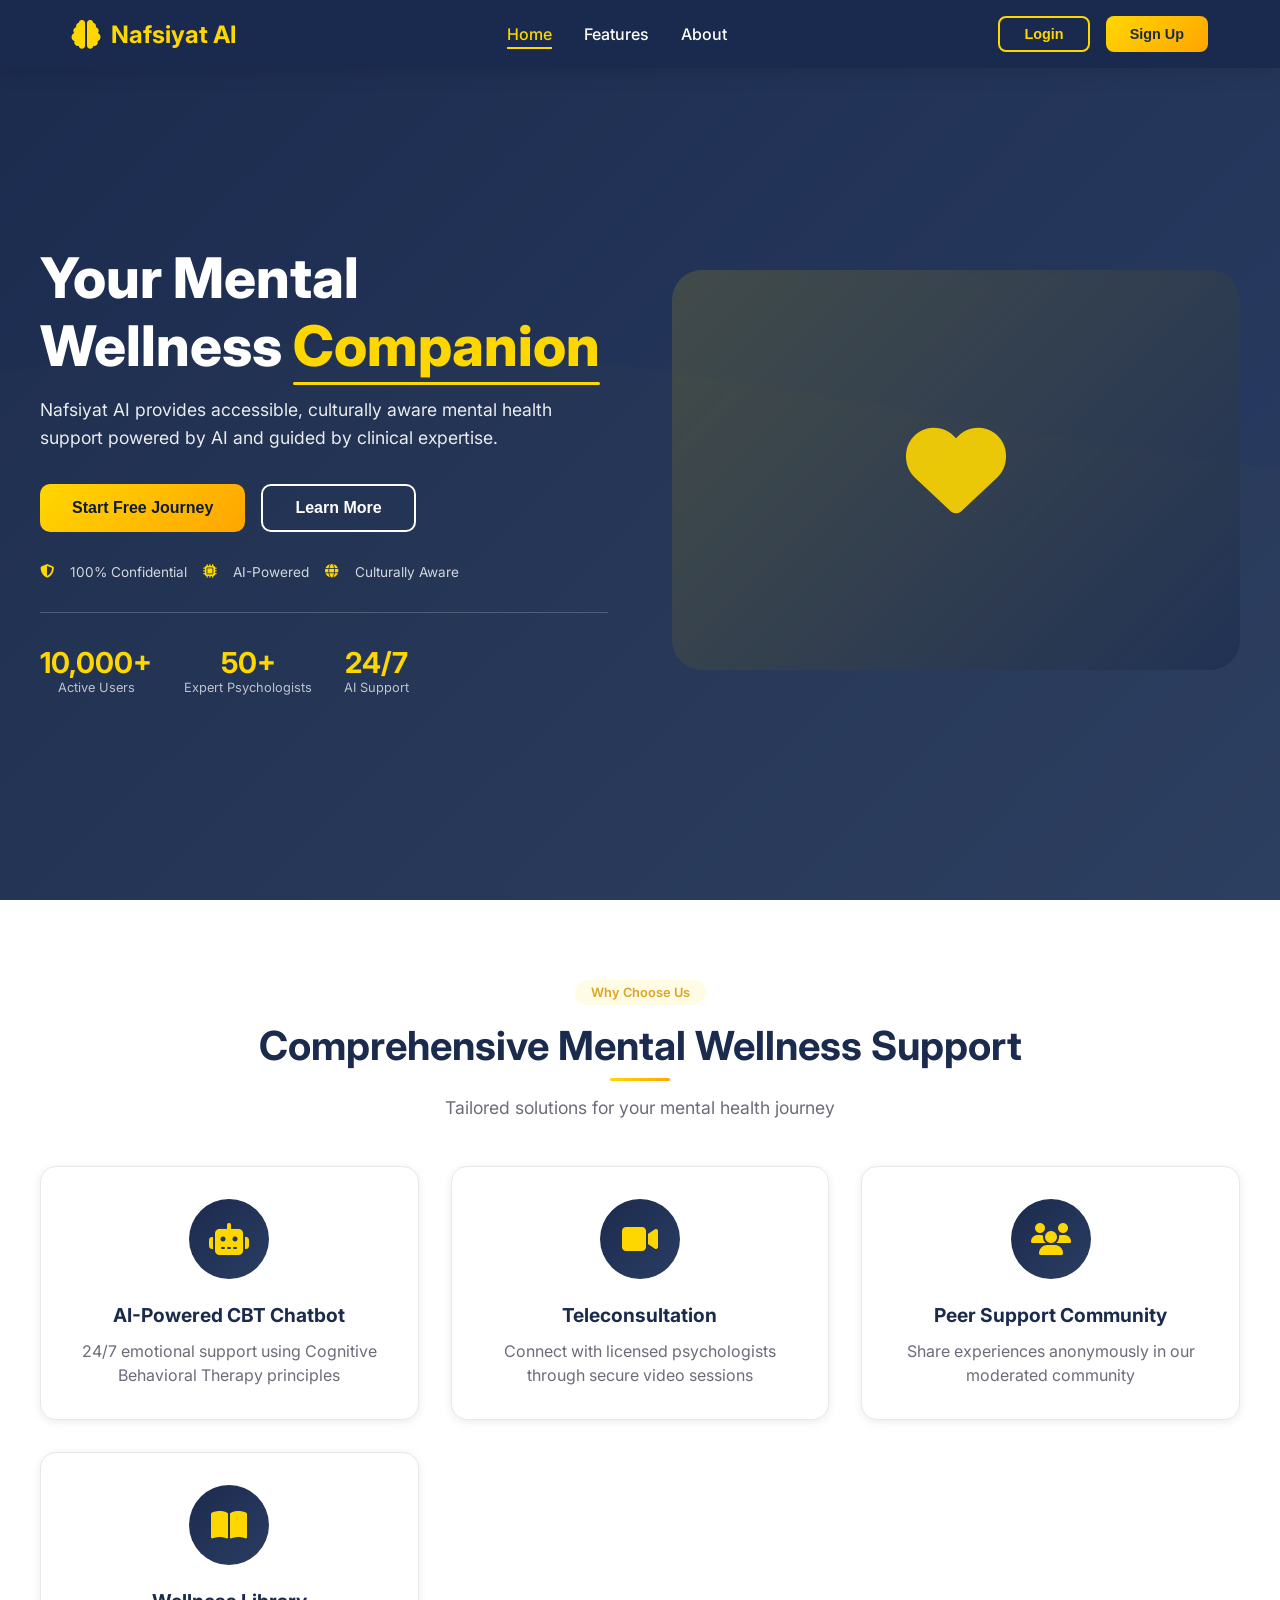
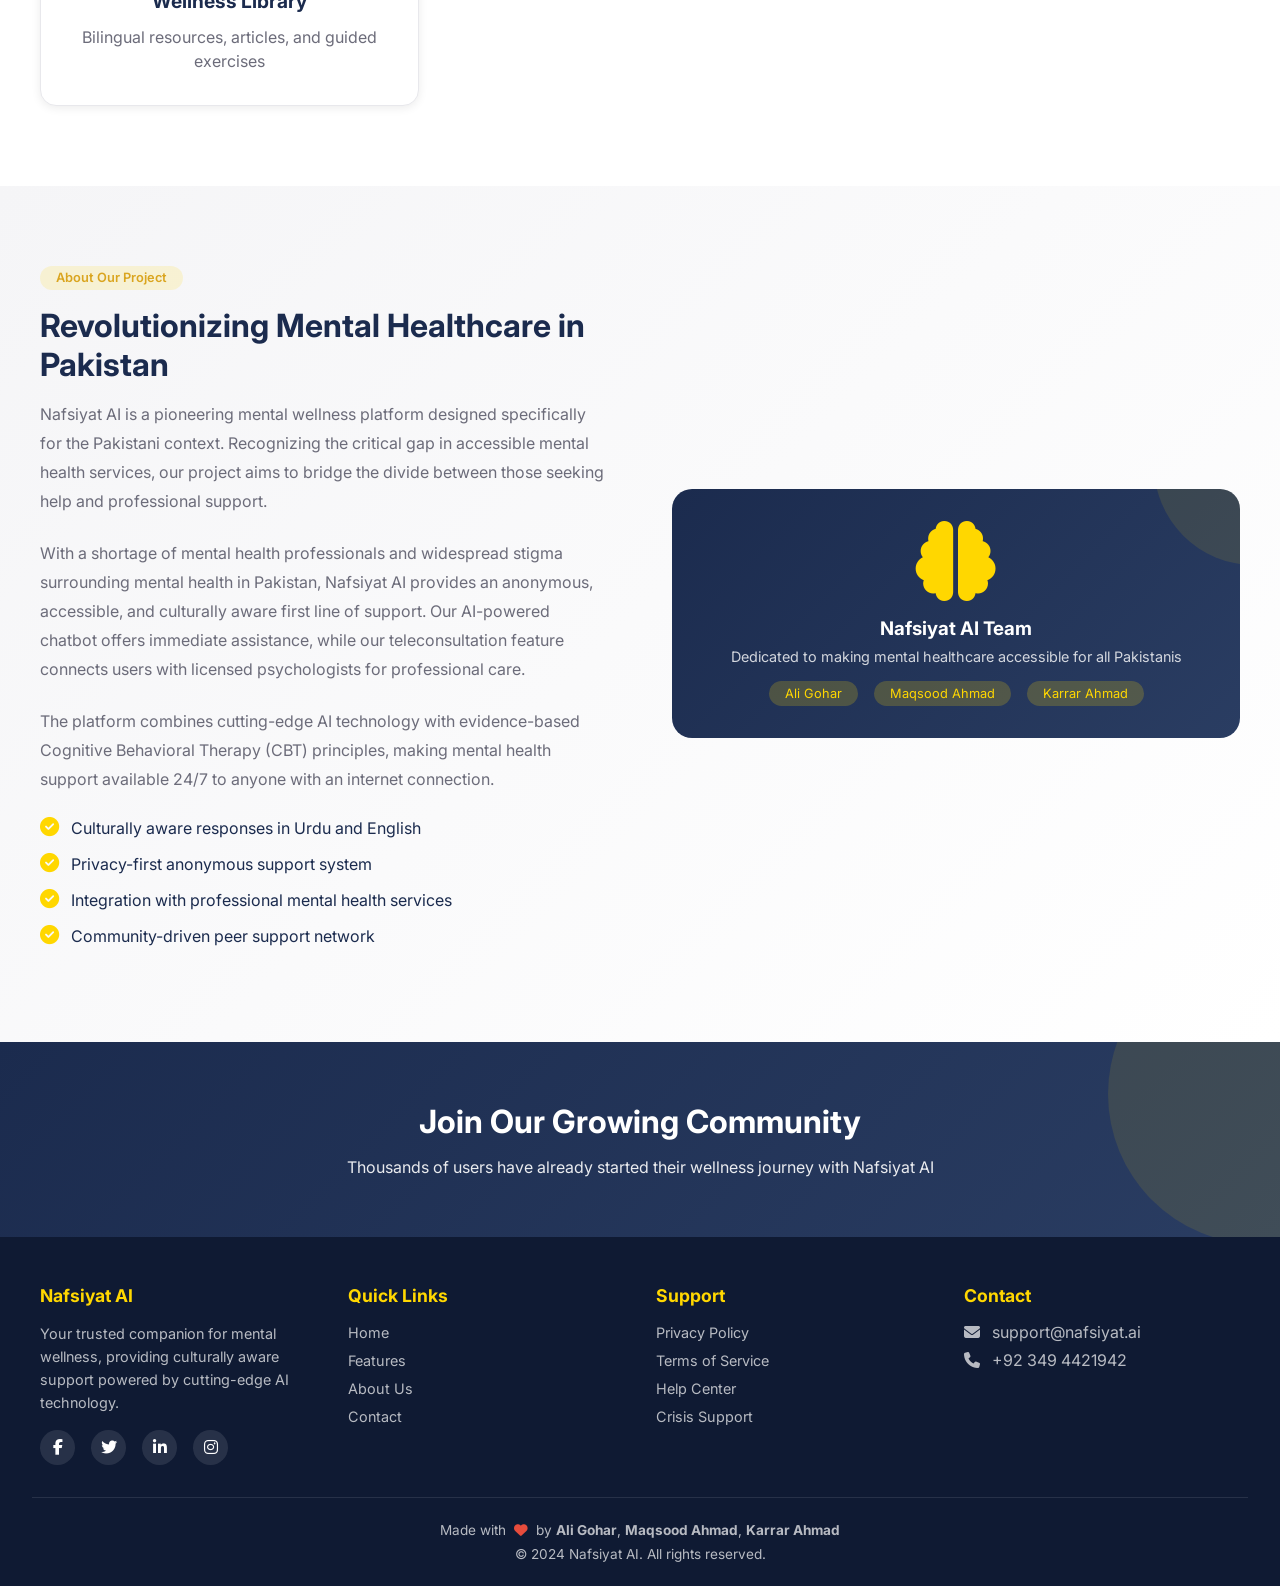
==== frontend/chatbot.html @ 88606dde "Initial commit: Nafsiyat AI - Mental Wellness Platform Features: - AI-powered CBT chatbot with Groq " ====
<!DOCTYPE html>
<html lang="en">
<head>
    <meta charset="UTF-8">
    <meta name="viewport" content="width=device-width, initial-scale=1.0">
    <title>AI Chatbot - Nafsiyat AI</title>
    <link rel="stylesheet" href="css/style.css">
    <link href="https://fonts.googleapis.com/css2?family=Inter:wght@300;400;500;600;700;800&display=swap" rel="stylesheet">
    <link rel="stylesheet" href="https://cdnjs.cloudflare.com/ajax/libs/font-awesome/6.4.0/css/all.min.css">
    <style>
        /* Chat Interface Enhanced Styles */
        .chat-wrapper {
            display: flex;
            flex-direction: column;
            height: calc(100vh - 2rem);
            background: white;
            border-radius: var(--border-radius);
            overflow: hidden;
            box-shadow: var(--shadow-lg);
        }
        
        .chat-header {
            background: linear-gradient(135deg, #1B2B4E 0%, #2A3D62 100%);
            padding: 1rem 1.5rem;
            display: flex;
            justify-content: space-between;
            align-items: center;
            border-bottom: 1px solid rgba(255,255,255,0.1);
        }
        
        .chat-header-info {
            display: flex;
            align-items: center;
            gap: 1rem;
        }
        
        .chat-header-info i {
            font-size: 2rem;
            color: #FFD700;
        }
        
        .chat-header-info h2 {
            color: white;
            font-size: 1.2rem;
            margin-bottom: 0.25rem;
        }
        
        .chat-header-info p {
            color: rgba(255,255,255,0.8);
            font-size: 0.8rem;
        }
        
        .chat-actions {
            display: flex;
            gap: 0.5rem;
        }
        
        .history-btn {
            background: rgba(255,255,255,0.15);
            color: #FFD700;
            border: none;
            padding: 0.5rem 1rem;
            border-radius: 25px;
            font-weight: 600;
            cursor: pointer;
            transition: all 0.3s;
            display: inline-flex;
            align-items: center;
            gap: 0.5rem;
            font-size: 0.85rem;
        }
        
        .history-btn:hover {
            background: rgba(255,255,255,0.25);
            transform: translateY(-2px);
        }
        
        .new-chat-btn {
            background: rgba(255,255,255,0.15);
            color: #FFD700;
            border: none;
            padding: 0.5rem 1rem;
            border-radius: 25px;
            font-weight: 600;
            cursor: pointer;
            transition: all 0.3s;
            display: inline-flex;
            align-items: center;
            gap: 0.5rem;
            font-size: 0.85rem;
        }
        
        .new-chat-btn:hover {
            background: rgba(255,255,255,0.25);
            transform: translateY(-2px);
        }
        
        /* Chat History Sidebar */
        .chat-history-sidebar {
            position: fixed;
            left: -320px;
            top: 0;
            width: 320px;
            height: 100vh;
            background: white;
            box-shadow: var(--shadow-lg);
            z-index: 1002;
            transition: left 0.3s ease;
            display: flex;
            flex-direction: column;
            overflow: hidden;
        }
        
        .chat-history-sidebar.open {
            left: 280px;
        }
        
        .history-header {
            background: linear-gradient(135deg, #1B2B4E 0%, #2A3D62 100%);
            padding: 1rem;
            color: white;
            display: flex;
            justify-content: space-between;
            align-items: center;
        }
        
        .history-header h3 {
            font-size: 1rem;
            margin: 0;
        }
        
        .close-history {
            background: none;
            border: none;
            color: #FFD700;
            font-size: 1.2rem;
            cursor: pointer;
        }
        
        .history-list {
            flex: 1;
            overflow-y: auto;
            padding: 1rem;
        }
        
        .history-item {
            background: #f5f5f7;
            padding: 0.75rem;
            border-radius: 10px;
            margin-bottom: 0.75rem;
            cursor: pointer;
            transition: all 0.3s;
            border: 1px solid #e8e8ec;
        }
        
        .history-item:hover {
            background: #e8eaf6;
            transform: translateX(5px);
            border-color: #FFD700;
        }
        
        .history-item.active {
            background: linear-gradient(135deg, #1B2B4E 0%, #2A3D62 100%);
            color: white;
            border-color: #FFD700;
        }
        
        .history-item.active .history-preview {
            color: rgba(255,255,255,0.8);
        }
        
        .history-title {
            font-weight: 600;
            font-size: 0.85rem;
            margin-bottom: 0.25rem;
            white-space: nowrap;
            overflow: hidden;
            text-overflow: ellipsis;
        }
        
        .history-preview {
            font-size: 0.7rem;
            color: #6c6c7a;
            white-space: nowrap;
            overflow: hidden;
            text-overflow: ellipsis;
        }
        
        .history-date {
            font-size: 0.65rem;
            color: #DAA520;
            margin-top: 0.25rem;
        }
        
        .delete-history-btn {
            background: none;
            border: none;
            color: #e74c3c;
            cursor: pointer;
            font-size: 0.8rem;
            padding: 0.25rem 0.5rem;
            border-radius: 5px;
            transition: all 0.3s;
        }
        
        .delete-history-btn:hover {
            background: #ffebee;
        }
        
        .history-item-header {
            display: flex;
            justify-content: space-between;
            align-items: center;
        }
        
        .chat-messages {
            flex: 1;
            overflow-y: auto;
            padding: 1.5rem;
            background: #f5f5f7;
            display: flex;
            flex-direction: column;
            gap: 1rem;
        }
        
        /* Custom Scrollbar for Chat */
        .chat-messages::-webkit-scrollbar,
        .history-list::-webkit-scrollbar {
            width: 6px;
        }
        
        .chat-messages::-webkit-scrollbar-track,
        .history-list::-webkit-scrollbar-track {
            background: #e8e8ec;
            border-radius: 10px;
        }
        
        .chat-messages::-webkit-scrollbar-thumb,
        .history-list::-webkit-scrollbar-thumb {
            background: #DAA520;
            border-radius: 10px;
        }
        
        .message {
            display: flex;
            gap: 0.75rem;
            max-width: 75%;
            animation: slideIn 0.3s ease;
        }
        
        @keyframes slideIn {
            from {
                opacity: 0;
                transform: translateY(10px);
            }
            to {
                opacity: 1;
                transform: translateY(0);
            }
        }
        
        .message.user {
            align-self: flex-end;
            flex-direction: row-reverse;
        }
        
        .message-avatar {
            width: 35px;
            height: 35px;
            background: linear-gradient(135deg, #1B2B4E 0%, #2A3D62 100%);
            border-radius: 50%;
            display: flex;
            align-items: center;
            justify-content: center;
            color: #FFD700;
            flex-shrink: 0;
        }
        
        .message.user .message-avatar {
            background: linear-gradient(135deg, #FFD700 0%, #FFA500 100%);
            color: #1B2B4E;
        }
        
        .message-content {
            background: white;
            padding: 0.75rem 1rem;
            border-radius: 15px;
            box-shadow: var(--shadow);
            border: 1px solid #e8e8ec;
            position: relative;
        }
        
        .message.user .message-content {
            background: linear-gradient(135deg, #1B2B4E 0%, #2A3D62 100%);
            color: white;
            border: none;
        }
        
        .message-content p {
            margin: 0;
            line-height: 1.5;
            font-size: 0.9rem;
        }
        
        .message-content strong {
            color: #FFD700;
        }
        
        .message.user .message-content strong {
            color: #FFD700;
        }
        
        .message-time {
            font-size: 0.65rem;
            color: #6c6c7a;
            margin-top: 0.25rem;
            display: block;
            text-align: right;
        }
        
        .message.user .message-time {
            color: rgba(255,255,255,0.6);
        }
        
        /* Typing Indicator */
        .typing-dots {
            display: flex;
            gap: 4px;
            padding: 8px 0;
        }
        
        .typing-dots span {
            width: 8px;
            height: 8px;
            background: #DAA520;
            border-radius: 50%;
            animation: typingBounce 1.4s infinite ease-in-out;
        }
        
        .typing-dots span:nth-child(1) { animation-delay: 0s; }
        .typing-dots span:nth-child(2) { animation-delay: 0.2s; }
        .typing-dots span:nth-child(3) { animation-delay: 0.4s; }
        
        @keyframes typingBounce {
            0%, 60%, 100% {
                transform: translateY(0);
            }
            30% {
                transform: translateY(-10px);
            }
        }
        
        .chat-input-area {
            background: white;
            padding: 1rem 1.5rem;
            border-top: 1px solid #e8e8ec;
        }
        
        .quick-suggestions {
            display: flex;
            gap: 0.5rem;
            margin-bottom: 1rem;
            flex-wrap: wrap;
        }
        
        .suggestion-btn {
            padding: 0.4rem 1rem;
            background: #f5f5f7;
            border: 1px solid #e8e8ec;
            border-radius: 25px;
            cursor: pointer;
            font-size: 0.75rem;
            transition: all 0.3s;
            color: #1B2B4E;
            font-weight: 500;
        }
        
        .suggestion-btn:hover {
            background: linear-gradient(135deg, #1B2B4E 0%, #2A3D62 100%);
            color: #FFD700;
            border-color: #FFD700;
            transform: translateY(-2px);
        }
        
        .input-wrapper {
            display: flex;
            gap: 0.75rem;
            align-items: flex-end;
            background: #f5f5f7;
            border-radius: 25px;
            padding: 0.4rem 0.4rem 0.4rem 1rem;
            border: 1px solid #e8e8ec;
            transition: all 0.3s;
        }
        
        .input-wrapper:focus-within {
            border-color: #FFD700;
            box-shadow: 0 0 0 3px rgba(255, 215, 0, 0.1);
        }
        
        .input-wrapper textarea {
            flex: 1;
            padding: 0.6rem 0;
            border: none;
            background: transparent;
            resize: none;
            font-family: inherit;
            font-size: 0.9rem;
            max-height: 100px;
        }
        
        .input-wrapper textarea:focus {
            outline: none;
        }
        
        .send-btn {
            width: 38px;
            height: 38px;
            background: linear-gradient(135deg, #FFD700 0%, #FFA500 100%);
            color: #1B2B4E;
            border: none;
            border-radius: 50%;
            cursor: pointer;
            transition: all 0.3s;
            display: flex;
            align-items: center;
            justify-content: center;
        }
        
        .send-btn:hover {
            transform: scale(1.05);
            box-shadow: 0 4px 15px rgba(255, 215, 0, 0.3);
        }
        
        .chat-disclaimer {
            text-align: center;
            margin-top: 0.75rem;
            font-size: 0.65rem;
            color: #6c6c7a;
        }
        
        .chat-disclaimer i {
            color: #DAA520;
            margin-right: 0.25rem;
        }
        
        /* Overlay */
        .history-overlay {
            position: fixed;
            top: 0;
            left: 0;
            width: 100%;
            height: 100%;
            background: rgba(0,0,0,0.5);
            z-index: 1001;
            display: none;
        }
        
        .history-overlay.show {
            display: block;
        }
        
        @media (max-width: 768px) {
            .message {
                max-width: 85%;
            }
            
            .quick-suggestions {
                justify-content: center;
            }
            
            .suggestion-btn {
                font-size: 0.7rem;
                padding: 0.3rem 0.7rem;
            }
            
            .chat-history-sidebar.open {
                left: 0;
                width: 100%;
            }
        }
    </style>
</head>
<body>
    <div class="app-container">
        <!-- Sidebar -->
        <aside class="sidebar">
            <div class="sidebar-logo">
                <i class="fas fa-brain"></i>
                <span>Nafsiyat AI</span>
            </div>
            <nav class="sidebar-nav">
                <a href="dashboard.html" class="nav-item">
                    <i class="fas fa-home"></i>
                    <span>Dashboard</span>
                </a>
                <a href="chatbot.html" class="nav-item active">
                    <i class="fas fa-robot"></i>
                    <span>AI Chatbot</span>
                </a>
                <a href="therapy.html" class="nav-item">
                    <i class="fas fa-video"></i>
                    <span>Teleconsultation</span>
                </a>
                <a href="community.html" class="nav-item">
                    <i class="fas fa-users"></i>
                    <span>Community</span>
                </a>
                <a href="library.html" class="nav-item">
                    <i class="fas fa-book-open"></i>
                    <span>Wellness Library</span>
                </a>
            </nav>
            <div class="sidebar-footer">
                <div class="user-info">
                    <i class="fas fa-user-circle"></i>
                    <span id="userNameDisplay">User</span>
                </div>
                <button class="logout-btn" onclick="logout()">
                    <i class="fas fa-sign-out-alt"></i>
                    <span>Logout</span>
                </button>
            </div>
        </aside>

        <!-- Chat Interface -->
        <main class="main-content" style="padding: 1rem;">
            <div class="chat-wrapper">
                <div class="chat-header">
                    <div class="chat-header-info">
                        <i class="fas fa-robot"></i>
                        <div>
                            <h2>Nafsiyat AI Assistant</h2>
                            <p>Powered by Groq AI • Always here for you</p>
                        </div>
                    </div>
                    <div class="chat-actions">
                        <button class="history-btn" onclick="toggleHistorySidebar()">
                            <i class="fas fa-history"></i> History
                        </button>
                        <button class="new-chat-btn" onclick="startNewChat()">
                            <i class="fas fa-plus"></i> New
                        </button>
                    </div>
                </div>

                <div class="chat-messages" id="chatMessages">
                    <div class="message assistant">
                        <div class="message-avatar">
                            <i class="fas fa-robot"></i>
                        </div>
                        <div class="message-content">
                            <p>✨ <strong>Assalam-o-Alaikum!</strong> ✨<br><br>I'm Nafsiyat AI, your mental wellness companion. How are you feeling today? Remember, I'm here to listen and support you. 💙</p>
                            <span class="message-time">Just now</span>
                        </div>
                    </div>
                </div>

                <div class="chat-input-area">
                    <div class="quick-suggestions">
                        <button class="suggestion-btn" onclick="sendQuickMessage('I\'m feeling anxious today')">
                            <span>😰</span> Feeling anxious
                        </button>
                        <button class="suggestion-btn" onclick="sendQuickMessage('I\'m feeling sad')">
                            <span>😔</span> Feeling sad
                        </button>
                        <button class="suggestion-btn" onclick="sendQuickMessage('I need stress relief')">
                            <span>😫</span> Need stress relief
                        </button>
                        <button class="suggestion-btn" onclick="sendQuickMessage('I want to practice mindfulness')">
                            <span>🧘</span> Mindfulness
                        </button>
                        <button class="suggestion-btn" onclick="sendQuickMessage('What foods help with depression?')">
                            <span>🍎</span> Diet & Mental Health
                        </button>
                        <button class="suggestion-btn" onclick="sendQuickMessage('How can I sleep better?')">
                            <span>😴</span> Sleep tips
                        </button>
                    </div>
                    <div class="input-wrapper">
                        <textarea id="messageInput" placeholder="Type your message here..." rows="1" onkeypress="handleKeyPress(event)"></textarea>
                        <button class="send-btn" onclick="sendMessage()">
                            <i class="fas fa-paper-plane"></i>
                        </button>
                    </div>
                    <div class="chat-disclaimer">
                        <i class="fas fa-shield-alt"></i>
                        <span>Not a crisis service. If you're in crisis, please contact emergency services.</span>
                    </div>
                </div>
            </div>
        </main>
    </div>

    <!-- Chat History Sidebar -->
    <div id="historyOverlay" class="history-overlay" onclick="closeHistorySidebar()"></div>
    <div id="historySidebar" class="chat-history-sidebar">
        <div class="history-header">
            <h3><i class="fas fa-history"></i> Chat History</h3>
            <button class="close-history" onclick="closeHistorySidebar()">
                <i class="fas fa-times"></i>
            </button>
        </div>
        <div id="historyList" class="history-list">
            <div style="text-align: center; padding: 2rem; color: #6c6c7a;">
                <i class="fas fa-comments" style="font-size: 2rem; margin-bottom: 0.5rem; display: block;"></i>
                Loading history...
            </div>
        </div>
    </div>

    <script src="js/chatbot.js"></script>
</body>
</html>
---- frontend/css/style.css ----
:root {
    /* Primary Colors - Navy Blue Theme */
    --primary: #1B2B4E;
    --primary-dark: #0F1A33;
    --primary-light: #2A3D62;
    --primary-gradient: linear-gradient(135deg, #1B2B4E 0%, #2A3D62 100%);
    
    /* Accent Colors - Golden Yellow */
    --accent: #FFD700;
    --accent-dark: #DAA520;
    --accent-light: #FFE44D;
    --accent-gradient: linear-gradient(135deg, #FFD700 0%, #FFA500 100%);
    
    /* Secondary Colors */
    --secondary: #C5A028;
    --success: #2ECC71;
    --danger: #E74C3C;
    --warning: #F39C12;
    --info: #3498DB;
    
    /* Neutral Colors */
    --dark: #1a1a2e;
    --dark-gray: #2d2d3d;
    --gray: #6c6c7a;
    --light-gray: #e8e8ec;
    --light: #f5f5f7;
    --white: #FFFFFF;
    
    /* Shadows */
    --shadow: 0 2px 10px rgba(0,0,0,0.08);
    --shadow-lg: 0 4px 20px rgba(0,0,0,0.12);
    --shadow-accent: 0 4px 15px rgba(255,215,0,0.3);
    
    /* Border Radius */
    --border-radius: 12px;
    --border-radius-sm: 8px;
    --border-radius-lg: 16px;
}

* {
    margin: 0;
    padding: 0;
    box-sizing: border-box;
}

body {
    font-family: 'Inter', sans-serif;
    background: var(--light);
    min-height: 100vh;
}

/* Custom Scrollbar */
::-webkit-scrollbar {
    width: 8px;
    height: 8px;
}

::-webkit-scrollbar-track {
    background: var(--light-gray);
    border-radius: 10px;
}

::-webkit-scrollbar-thumb {
    background: var(--primary-light);
    border-radius: 10px;
}

::-webkit-scrollbar-thumb:hover {
    background: var(--primary);
}

/* Navbar Styles */
.navbar {
    background: var(--primary-gradient);
    box-shadow: var(--shadow-lg);
    position: fixed;
    width: 100%;
    top: 0;
    z-index: 1000;
}

.nav-container {
    max-width: 1200px;
    margin: 0 auto;
    padding: 1rem 2rem;
    display: flex;
    justify-content: space-between;
    align-items: center;
}

.logo {
    display: flex;
    align-items: center;
    gap: 10px;
    font-size: 1.5rem;
    font-weight: 700;
    color: var(--accent);
}

.logo i {
    font-size: 1.8rem;
    color: var(--accent);
}

.nav-links {
    display: flex;
    gap: 2rem;
}

.nav-links a {
    text-decoration: none;
    color: var(--white);
    font-weight: 500;
    transition: color 0.3s;
}

.nav-links a:hover, .nav-links a.active {
    color: var(--accent);
}

.nav-buttons {
    display: flex;
    gap: 1rem;
}

/* Button Styles */
.btn-primary {
    background: var(--accent-gradient);
    color: var(--primary-dark);
    border: none;
    padding: 0.5rem 1.5rem;
    border-radius: 25px;
    font-weight: 600;
    cursor: pointer;
    transition: all 0.3s;
    font-size: 0.9rem;
}

.btn-primary:hover {
    transform: translateY(-2px);
    box-shadow: var(--shadow-accent);
    filter: brightness(105%);
}

.btn-outline {
    background: transparent;
    border: 2px solid var(--accent);
    color: var(--accent);
    padding: 0.5rem 1.5rem;
    border-radius: 25px;
    font-weight: 600;
    cursor: pointer;
    transition: all 0.3s;
    font-size: 0.9rem;
}

.btn-outline:hover {
    background: var(--accent);
    color: var(--primary-dark);
    transform: translateY(-2px);
}

.btn-large {
    padding: 0.8rem 2rem;
    font-size: 1rem;
}

.btn-block {
    width: 100%;
}

.btn-small {
    padding: 0.4rem 1rem;
    font-size: 0.85rem;
}

/* Hero Section */
.hero {
    padding: 120px 2rem 80px;
    background: var(--primary-gradient);
    min-height: 100vh;
    display: flex;
    align-items: center;
}

.hero-container {
    max-width: 1200px;
    margin: 0 auto;
    display: grid;
    grid-template-columns: 1fr 1fr;
    gap: 4rem;
    align-items: center;
}

.hero-content h1 {
    font-size: 3rem;
    color: var(--white);
    margin-bottom: 1rem;
    line-height: 1.2;
}

.hero-content .highlight {
    color: var(--accent);
    position: relative;
    display: inline-block;
}

.hero-content .highlight::after {
    content: '';
    position: absolute;
    bottom: -5px;
    left: 0;
    right: 0;
    height: 3px;
    background: var(--accent);
    border-radius: 2px;
}

.hero-content p {
    font-size: 1.2rem;
    color: rgba(255,255,255,0.9);
    margin-bottom: 2rem;
}

.hero-buttons {
    display: flex;
    gap: 1rem;
    margin-bottom: 2rem;
}

.hero-buttons .btn-primary {
    background: var(--accent-gradient);
    color: var(--primary-dark);
}

.hero-buttons .btn-primary:hover {
    background: var(--accent);
}

.hero-buttons .btn-outline {
    border-color: var(--white);
    color: var(--white);
}

.hero-buttons .btn-outline:hover {
    background: var(--white);
    color: var(--primary);
    border-color: var(--white);
}

.trust-badge {
    display: flex;
    align-items: center;
    gap: 0.5rem;
    color: rgba(255,255,255,0.8);
    font-size: 0.9rem;
}

.trust-badge i {
    color: var(--accent);
}

/* Features Section */
.features {
    padding: 80px 2rem;
    background: var(--white);
}

.container {
    max-width: 1200px;
    margin: 0 auto;
}

.section-title {
    text-align: center;
    font-size: 2.5rem;
    color: var(--primary);
    margin-bottom: 1rem;
    position: relative;
    display: inline-block;
    width: 100%;
}

.section-title::after {
    content: '';
    display: block;
    width: 60px;
    height: 3px;
    background: var(--accent-gradient);
    margin: 0.5rem auto 0;
    border-radius: 2px;
}

.section-subtitle {
    text-align: center;
    color: var(--gray);
    margin-bottom: 3rem;
}

.features-grid {
    display: grid;
    grid-template-columns: repeat(auto-fit, minmax(250px, 1fr));
    gap: 2rem;
}

.feature-card {
    text-align: center;
    padding: 2rem;
    border-radius: var(--border-radius);
    background: var(--white);
    box-shadow: var(--shadow);
    transition: transform 0.3s, box-shadow 0.3s;
    border: 1px solid var(--light-gray);
}

.feature-card:hover {
    transform: translateY(-5px);
    box-shadow: var(--shadow-lg);
    border-color: var(--accent);
}

.feature-icon {
    width: 80px;
    height: 80px;
    background: var(--primary-gradient);
    border-radius: 50%;
    display: flex;
    align-items: center;
    justify-content: center;
    margin: 0 auto 1.5rem;
    transition: all 0.3s;
}

.feature-card:hover .feature-icon {
    transform: scale(1.05);
    box-shadow: var(--shadow-accent);
}

.feature-icon i {
    font-size: 2rem;
    color: var(--accent);
}

.feature-card h3 {
    margin-bottom: 1rem;
    color: var(--primary);
}

.feature-card p {
    color: var(--gray);
}

/* Modal Styles */
.modal {
    display: none;
    position: fixed;
    z-index: 1001;
    left: 0;
    top: 0;
    width: 100%;
    height: 100%;
    background: rgba(0,0,0,0.5);
    align-items: center;
    justify-content: center;
}

.modal-content {
    background: var(--white);
    border-radius: var(--border-radius-lg);
    padding: 2rem;
    width: 90%;
    max-width: 400px;
    position: relative;
    border-top: 4px solid var(--accent);
}

.close {
    position: absolute;
    right: 1rem;
    top: 1rem;
    font-size: 1.5rem;
    cursor: pointer;
    color: var(--gray);
    transition: color 0.3s;
}

.close:hover {
    color: var(--danger);
}

.form-group {
    margin-bottom: 1.5rem;
}

.form-group label {
    display: block;
    margin-bottom: 0.5rem;
    color: var(--primary);
    font-weight: 500;
}

.form-group input, 
.form-group select, 
.form-group textarea {
    width: 100%;
    padding: 0.75rem;
    border: 1px solid var(--light-gray);
    border-radius: var(--border-radius-sm);
    font-size: 1rem;
    transition: all 0.3s;
}

.form-group input:focus, 
.form-group select:focus, 
.form-group textarea:focus {
    outline: none;
    border-color: var(--accent);
    box-shadow: 0 0 0 3px rgba(255,215,0,0.1);
}

.modal-footer {
    text-align: center;
    margin-top: 1rem;
    color: var(--gray);
}

.modal-footer a {
    color: var(--accent-dark);
    text-decoration: none;
    font-weight: 500;
}

.modal-footer a:hover {
    color: var(--primary);
}

/* Dashboard/App Layout */
.app-container {
    display: flex;
    min-height: 100vh;
}

/* Sidebar */
.sidebar {
    width: 280px;
    background: var(--primary-gradient);
    box-shadow: var(--shadow-lg);
    display: flex;
    flex-direction: column;
    position: fixed;
    height: 100vh;
    left: 0;
    top: 0;
}

.sidebar-logo {
    padding: 2rem;
    display: flex;
    align-items: center;
    gap: 10px;
    font-size: 1.5rem;
    font-weight: 700;
    color: var(--accent);
    border-bottom: 1px solid rgba(255,255,255,0.1);
}

.sidebar-logo i {
    font-size: 1.8rem;
}

.sidebar-nav {
    flex: 1;
    padding: 2rem 1rem;
}

.nav-item {
    display: flex;
    align-items: center;
    gap: 1rem;
    padding: 0.75rem 1rem;
    margin-bottom: 0.5rem;
    border-radius: var(--border-radius-sm);
    text-decoration: none;
    color: rgba(255,255,255,0.8);
    transition: all 0.3s;
}

.nav-item:hover {
    background: rgba(255,255,255,0.1);
    color: var(--white);
}

.nav-item.active {
    background: rgba(255,215,0,0.15);
    color: var(--accent);
    border-right: 3px solid var(--accent);
}

.nav-item i {
    width: 24px;
}

.sidebar-footer {
    padding: 1rem;
    border-top: 1px solid rgba(255,255,255,0.1);
}

.user-info {
    display: flex;
    align-items: center;
    gap: 0.75rem;
    padding: 0.75rem 1rem;
    margin-bottom: 1rem;
    background: rgba(255,255,255,0.1);
    border-radius: var(--border-radius-sm);
    color: var(--white);
    font-weight: 500;
}

.user-info i {
    font-size: 1.2rem;
    color: var(--accent);
}

.logout-btn {
    width: 100%;
    padding: 0.75rem;
    background: rgba(231,76,60,0.8);
    color: var(--white);
    border: none;
    border-radius: var(--border-radius-sm);
    cursor: pointer;
    display: flex;
    align-items: center;
    justify-content: center;
    gap: 0.5rem;
    transition: all 0.3s;
}

.logout-btn:hover {
    background: var(--danger);
}

/* Main Content */
.main-content {
    flex: 1;
    margin-left: 280px;
    padding: 2rem;
    background: var(--light);
}

.main-header {
    background: var(--white);
    padding: 1.5rem;
    border-radius: var(--border-radius);
    margin-bottom: 2rem;
    display: flex;
    justify-content: space-between;
    align-items: center;
    border-left: 4px solid var(--accent);
}

.header-welcome h1 {
    font-size: 1.8rem;
    color: var(--primary);
    margin-bottom: 0.5rem;
}

.header-welcome h1 span {
    color: var(--accent-dark);
}

.header-welcome p {
    color: var(--gray);
}

/* Stats Cards */
.stats-grid {
    display: grid;
    grid-template-columns: repeat(auto-fit, minmax(280px, 1fr));
    gap: 1.5rem;
    margin-bottom: 2rem;
}

.stat-card {
    background: var(--white);
    padding: 1.5rem;
    border-radius: var(--border-radius);
    display: flex;
    align-items: center;
    gap: 1.5rem;
    box-shadow: var(--shadow);
    transition: transform 0.3s, box-shadow 0.3s;
    cursor: pointer;
    border: 1px solid var(--light-gray);
}

.stat-card:hover {
    transform: translateY(-3px);
    box-shadow: var(--shadow-lg);
    border-color: var(--accent);
}

.stat-icon {
    width: 60px;
    height: 60px;
    background: var(--primary-gradient);
    border-radius: 50%;
    display: flex;
    align-items: center;
    justify-content: center;
    font-size: 1.5rem;
    color: var(--accent);
}

.stat-info {
    flex: 1;
}

.stat-info h3 {
    font-size: 0.9rem;
    color: var(--gray);
    margin-bottom: 0.5rem;
    text-transform: uppercase;
    letter-spacing: 0.5px;
}

.stat-value {
    font-size: 2rem;
    font-weight: 700;
    color: var(--primary);
}

.stat-unit {
    font-size: 0.9rem;
    color: var(--gray);
    margin-left: 0.25rem;
}

/* Quick Actions */
.quick-actions {
    margin-bottom: 2rem;
}

.quick-actions h2 {
    margin-bottom: 1rem;
    color: var(--primary);
}

.actions-grid {
    display: grid;
    grid-template-columns: repeat(auto-fit, minmax(200px, 1fr));
    gap: 1rem;
}

.action-card {
    background: var(--white);
    padding: 1.5rem;
    border-radius: var(--border-radius);
    text-align: center;
    cursor: pointer;
    transition: all 0.3s;
    box-shadow: var(--shadow);
    border: 1px solid var(--light-gray);
}

.action-card:hover {
    transform: translateY(-5px);
    box-shadow: var(--shadow-lg);
    background: var(--primary-gradient);
}

.action-card:hover i,
.action-card:hover h3,
.action-card:hover p {
    color: var(--white);
}

.action-card i {
    font-size: 2rem;
    color: var(--accent-dark);
    margin-bottom: 1rem;
    display: inline-block;
}

.action-card h3 {
    margin-bottom: 0.5rem;
    color: var(--primary);
}

.action-card p {
    color: var(--gray);
    font-size: 0.85rem;
}

/* Chat Interface */
.chat-container {
    flex: 1;
    margin-left: 280px;
    display: flex;
    flex-direction: column;
    height: 100vh;
    background: var(--light);
}

.chat-header {
    background: var(--white);
    padding: 1rem 2rem;
    display: flex;
    justify-content: space-between;
    align-items: center;
    border-bottom: 1px solid var(--light-gray);
    box-shadow: var(--shadow);
}

.chat-header-info {
    display: flex;
    align-items: center;
    gap: 1rem;
}

.chat-header-info i {
    font-size: 2rem;
    color: var(--accent-dark);
}

.chat-header-info h2 {
    color: var(--primary);
}

.chat-header-info p {
    color: var(--gray);
    font-size: 0.85rem;
}

.chat-messages {
    flex: 1;
    overflow-y: auto;
    padding: 2rem;
    display: flex;
    flex-direction: column;
    gap: 1rem;
}

.message {
    display: flex;
    gap: 1rem;
    max-width: 70%;
}

.message.user {
    align-self: flex-end;
    flex-direction: row-reverse;
}

.message-avatar {
    width: 40px;
    height: 40px;
    background: var(--primary-gradient);
    border-radius: 50%;
    display: flex;
    align-items: center;
    justify-content: center;
    color: var(--accent);
}

.message.user .message-avatar {
    background: var(--accent-gradient);
    color: var(--primary-dark);
}

.message-content {
    background: var(--white);
    padding: 1rem;
    border-radius: var(--border-radius);
    box-shadow: var(--shadow);
    border: 1px solid var(--light-gray);
}

.message.user .message-content {
    background: var(--primary-gradient);
    color: var(--white);
}

.message.user .message-content strong {
    color: var(--accent);
}

.message-time {
    font-size: 0.75rem;
    color: var(--gray);
    margin-top: 0.25rem;
    display: block;
}

.chat-input-area {
    background: var(--white);
    padding: 1rem 2rem;
    border-top: 1px solid var(--light-gray);
}

.quick-suggestions {
    display: flex;
    gap: 0.5rem;
    margin-bottom: 1rem;
    flex-wrap: wrap;
}

.suggestion-btn {
    padding: 0.5rem 1rem;
    background: var(--light);
    border: 1px solid var(--light-gray);
    border-radius: 20px;
    cursor: pointer;
    font-size: 0.85rem;
    transition: all 0.3s;
    color: var(--dark);
}

.suggestion-btn:hover {
    background: var(--accent-gradient);
    color: var(--primary-dark);
    border-color: var(--accent);
}

.input-wrapper {
    display: flex;
    gap: 1rem;
    align-items: flex-end;
}

.input-wrapper textarea {
    flex: 1;
    padding: 0.75rem;
    border: 1px solid var(--light-gray);
    border-radius: var(--border-radius-sm);
    resize: none;
    font-family: inherit;
    font-size: 1rem;
    transition: all 0.3s;
}

.input-wrapper textarea:focus {
    outline: none;
    border-color: var(--accent);
    box-shadow: 0 0 0 3px rgba(255,215,0,0.1);
}

.send-btn {
    width: 45px;
    height: 45px;
    background: var(--accent-gradient);
    color: var(--primary-dark);
    border: none;
    border-radius: 50%;
    cursor: pointer;
    transition: all 0.3s;
}

.send-btn:hover {
    transform: scale(1.05);
    box-shadow: var(--shadow-accent);
}

.chat-disclaimer {
    text-align: center;
    margin-top: 1rem;
    font-size: 0.75rem;
    color: var(--gray);
}

/* Typing Indicator */
.typing-dots {
    display: flex;
    gap: 4px;
    padding: 8px 0;
}

.typing-dots span {
    width: 8px;
    height: 8px;
    background: var(--accent-dark);
    border-radius: 50%;
    animation: typingBounce 1.4s infinite ease-in-out;
}

.typing-dots span:nth-child(1) { animation-delay: 0s; }
.typing-dots span:nth-child(2) { animation-delay: 0.2s; }
.typing-dots span:nth-child(3) { animation-delay: 0.4s; }

@keyframes typingBounce {
    0%, 60%, 100% {
        transform: translateY(0);
    }
    30% {
        transform: translateY(-10px);
    }
}

@keyframes fadeIn {
    from {
        opacity: 0;
        transform: translateY(10px);
    }
    to {
        opacity: 1;
        transform: translateY(0);
    }
}

.fade-in {
    animation: fadeIn 0.3s ease-out;
}

/* Crisis Alert */
.crisis-alert {
    animation: fadeIn 0.5s ease-out;
}

/* Tabs */
.tabs {
    display: flex;
    gap: 1rem;
    margin-bottom: 2rem;
    border-bottom: 2px solid var(--light-gray);
}

.tab-btn {
    padding: 0.75rem 1.5rem;
    background: none;
    border: none;
    font-size: 1rem;
    cursor: pointer;
    color: var(--gray);
    transition: all 0.3s;
}

.tab-btn.active {
    color: var(--accent-dark);
    border-bottom: 2px solid var(--accent);
    margin-bottom: -2px;
}

.tab-content {
    display: none;
}

.tab-content.active {
    display: block;
}

/* Psychologist Cards */
.psychologists-grid {
    display: flex;
    flex-direction: column;
    gap: 1.5rem;
}

.psychologist-card {
    background: var(--white);
    border-radius: var(--border-radius);
    padding: 1.5rem;
    display: flex;
    gap: 1.5rem;
    box-shadow: var(--shadow);
    transition: transform 0.3s;
    border: 1px solid var(--light-gray);
}

.psychologist-card:hover {
    transform: translateY(-2px);
    box-shadow: var(--shadow-lg);
    border-color: var(--accent);
}

.psychologist-avatar {
    width: 80px;
    height: 80px;
    background: var(--primary-gradient);
    border-radius: 50%;
    display: flex;
    align-items: center;
    justify-content: center;
    font-size: 2rem;
    color: var(--accent);
}

.psychologist-info {
    flex: 1;
}

.psychologist-info h3 {
    margin-bottom: 0.5rem;
    color: var(--primary);
}

.specialization {
    color: var(--accent-dark);
    font-weight: 500;
    margin-bottom: 0.5rem;
}

.bio {
    color: var(--gray);
    margin-bottom: 1rem;
    line-height: 1.5;
}

.details {
    display: flex;
    gap: 1.5rem;
    color: var(--gray);
    font-size: 0.9rem;
}

.details i {
    margin-right: 0.25rem;
    color: var(--accent-dark);
}

/* Appointment Cards */
.appointments-list {
    display: flex;
    flex-direction: column;
    gap: 1rem;
}

.appointment-card {
    background: var(--white);
    border-radius: var(--border-radius);
    padding: 1.5rem;
    display: flex;
    justify-content: space-between;
    align-items: center;
    box-shadow: var(--shadow);
    border: 1px solid var(--light-gray);
}

.appointment-status {
    padding: 0.25rem 0.75rem;
    border-radius: 20px;
    font-size: 0.85rem;
    font-weight: 500;
}

.appointment-status.scheduled {
    background: #e3f2fd;
    color: var(--primary);
}

.appointment-status.completed {
    background: #e8f5e9;
    color: var(--success);
}

.appointment-status.cancelled {
    background: #ffebee;
    color: var(--danger);
}

/* Community Posts */
.posts-list {
    display: flex;
    flex-direction: column;
    gap: 1.5rem;
}

.post-card {
    background: var(--white);
    border-radius: var(--border-radius);
    padding: 1.5rem;
    box-shadow: var(--shadow);
    transition: transform 0.3s;
    border: 1px solid var(--light-gray);
}

.post-card:hover {
    transform: translateY(-2px);
    box-shadow: var(--shadow-lg);
}

.post-header {
    display: flex;
    justify-content: space-between;
    align-items: center;
    margin-bottom: 1rem;
    padding-bottom: 0.5rem;
    border-bottom: 1px solid var(--light-gray);
}

.post-author {
    display: flex;
    align-items: center;
    gap: 0.5rem;
    color: var(--gray);
}

.post-author i {
    color: var(--accent-dark);
}

.anonymous-badge {
    background: var(--light);
    padding: 0.2rem 0.5rem;
    border-radius: 12px;
    font-size: 0.75rem;
}

.post-category {
    background: var(--accent-gradient);
    color: var(--primary-dark);
    padding: 0.25rem 0.75rem;
    border-radius: 20px;
    font-size: 0.8rem;
    font-weight: 500;
}

.post-content h3 {
    margin-bottom: 0.5rem;
    color: var(--primary);
}

.post-footer {
    display: flex;
    justify-content: space-between;
    align-items: center;
    margin-top: 1rem;
    padding-top: 1rem;
    border-top: 1px solid var(--light-gray);
}

.post-stats {
    display: flex;
    gap: 1rem;
    color: var(--gray);
    font-size: 0.9rem;
}

.post-stats i {
    margin-right: 0.25rem;
    color: var(--accent-dark);
}

/* Content Library */
.content-grid {
    display: grid;
    grid-template-columns: repeat(auto-fill, minmax(350px, 1fr));
    gap: 1.5rem;
}

.content-card {
    background: var(--white);
    border-radius: var(--border-radius);
    overflow: hidden;
    box-shadow: var(--shadow);
    cursor: pointer;
    transition: all 0.3s;
    border: 1px solid var(--light-gray);
}

.content-card:hover {
    transform: translateY(-5px);
    box-shadow: var(--shadow-lg);
    border-color: var(--accent);
}

.content-image {
    position: relative;
    height: 200px;
    overflow: hidden;
    background: var(--primary-gradient);
    display: flex;
    align-items: center;
    justify-content: center;
}

.content-image img {
    width: 100%;
    height: 100%;
    object-fit: cover;
}

.content-image i {
    font-size: 3rem;
    color: var(--accent);
}

.content-type {
    position: absolute;
    top: 1rem;
    right: 1rem;
    background: var(--primary);
    color: var(--accent);
    padding: 0.25rem 0.75rem;
    border-radius: 20px;
    font-size: 0.75rem;
    text-transform: capitalize;
}

.content-info {
    padding: 1.5rem;
}

.content-info h3 {
    margin-bottom: 0.5rem;
    color: var(--primary);
}

.content-info p {
    color: var(--gray);
    line-height: 1.5;
    margin-bottom: 1rem;
}

.content-meta {
    display: flex;
    gap: 1rem;
    color: var(--gray);
    font-size: 0.85rem;
}

.content-meta i {
    margin-right: 0.25rem;
    color: var(--accent-dark);
}

/* Filters */
.filters {
    display: flex;
    gap: 1rem;
    margin-bottom: 2rem;
}

.search-input {
    flex: 1;
    padding: 0.75rem;
    border: 1px solid var(--light-gray);
    border-radius: var(--border-radius-sm);
    font-size: 1rem;
    transition: all 0.3s;
}

.search-input:focus {
    outline: none;
    border-color: var(--accent);
    box-shadow: 0 0 0 3px rgba(255,215,0,0.1);
}

.language-toggle {
    display: flex;
    gap: 0.5rem;
    margin-bottom: 2rem;
}

.lang-btn {
    padding: 0.5rem 1.5rem;
    background: var(--white);
    border: 1px solid var(--light-gray);
    border-radius: 25px;
    cursor: pointer;
    transition: all 0.3s;
    color: var(--dark);
}

.lang-btn.active {
    background: var(--accent-gradient);
    color: var(--primary-dark);
    border-color: var(--accent);
}

/* Loading States */
.loading, .no-data, .error {
    text-align: center;
    padding: 3rem;
    color: var(--gray);
}

.loading-spinner {
    text-align: center;
    padding: 2rem;
}

.spinner {
    border: 3px solid var(--light-gray);
    border-top: 3px solid var(--accent);
    border-radius: 50%;
    width: 40px;
    height: 40px;
    animation: spin 1s linear infinite;
    margin: 0 auto;
}

@keyframes spin {
    0% { transform: rotate(0deg); }
    100% { transform: rotate(360deg); }
}

/* Responsive Design */
@media (max-width: 768px) {
    .sidebar {
        transform: translateX(-100%);
        transition: transform 0.3s;
        z-index: 1000;
    }
    
    .sidebar.open {
        transform: translateX(0);
    }
    
    .main-content, .chat-container {
        margin-left: 0;
    }
    
    .hero-container {
        grid-template-columns: 1fr;
        text-align: center;
    }
    
    .hero-buttons {
        justify-content: center;
    }
    
    .trust-badge {
        justify-content: center;
    }
    
    .psychologist-card {
        flex-direction: column;
        text-align: center;
    }
    
    .details {
        justify-content: center;
    }
    
    .appointment-card {
        flex-direction: column;
        text-align: center;
        gap: 1rem;
    }
    
    .stats-grid {
        grid-template-columns: 1fr;
    }
    
    .actions-grid {
        grid-template-columns: repeat(2, 1fr);
    }
    
    .content-grid {
        grid-template-columns: 1fr;
    }
    
    .message {
        max-width: 85%;
    }
}

/* Notification */
.notification {
    position: fixed;
    bottom: 20px;
    right: 20px;
    z-index: 10000;
    animation: slideIn 0.3s ease;
}

@keyframes slideIn {
    from {
        transform: translateX(100%);
        opacity: 0;
    }
    to {
        transform: translateX(0);
        opacity: 1;
    }
}
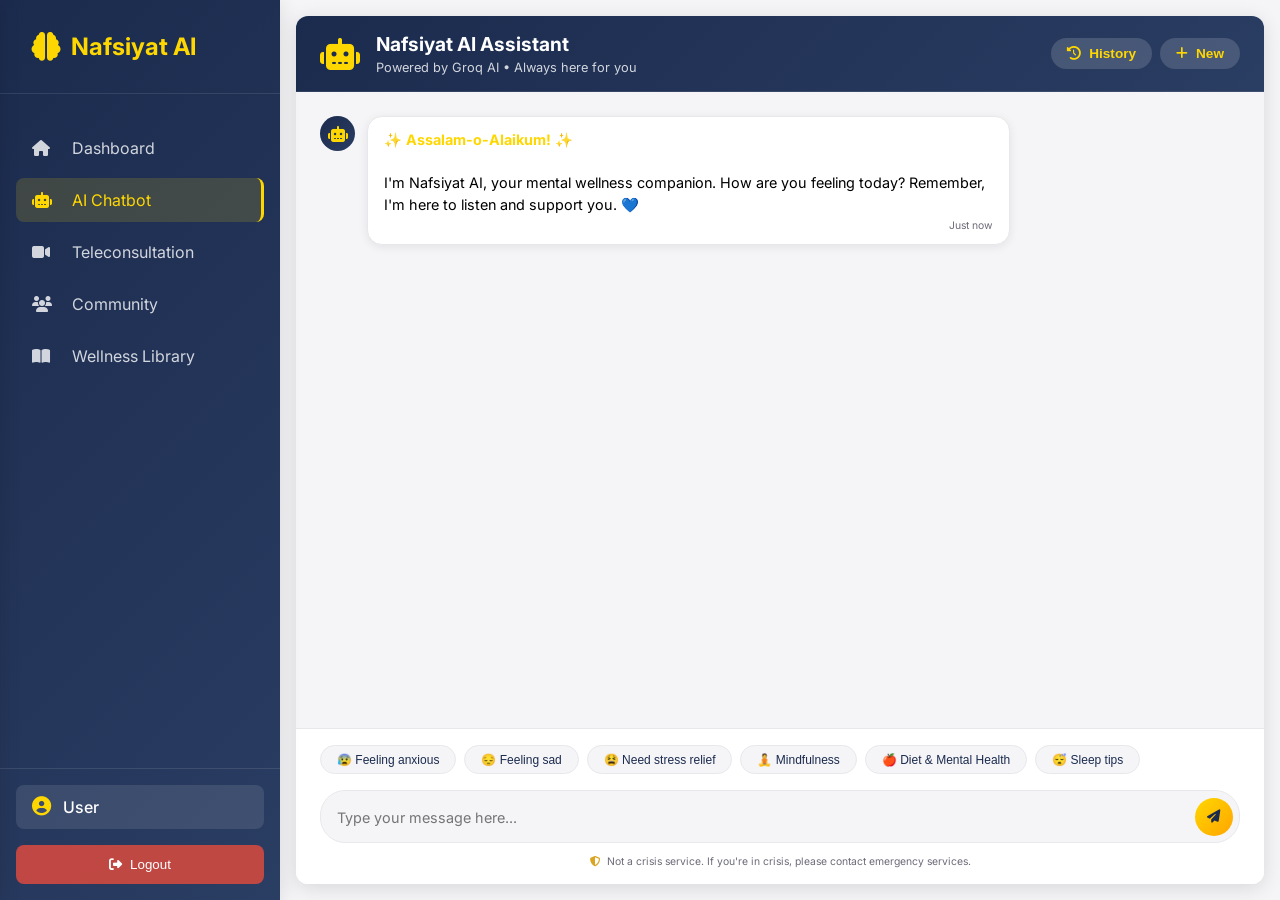
==== commit 6eb9210b: "Update all frontend files to use production API URL from config.js" ====
--- a/frontend/chatbot.html
+++ b/frontend/chatbot.html
@@ -608,7 +608,7 @@
             </div>
         </div>
     </div>
-
+    <script src="js/config.js"></script>
     <script src="js/chatbot.js"></script>
 </body>
 </html>
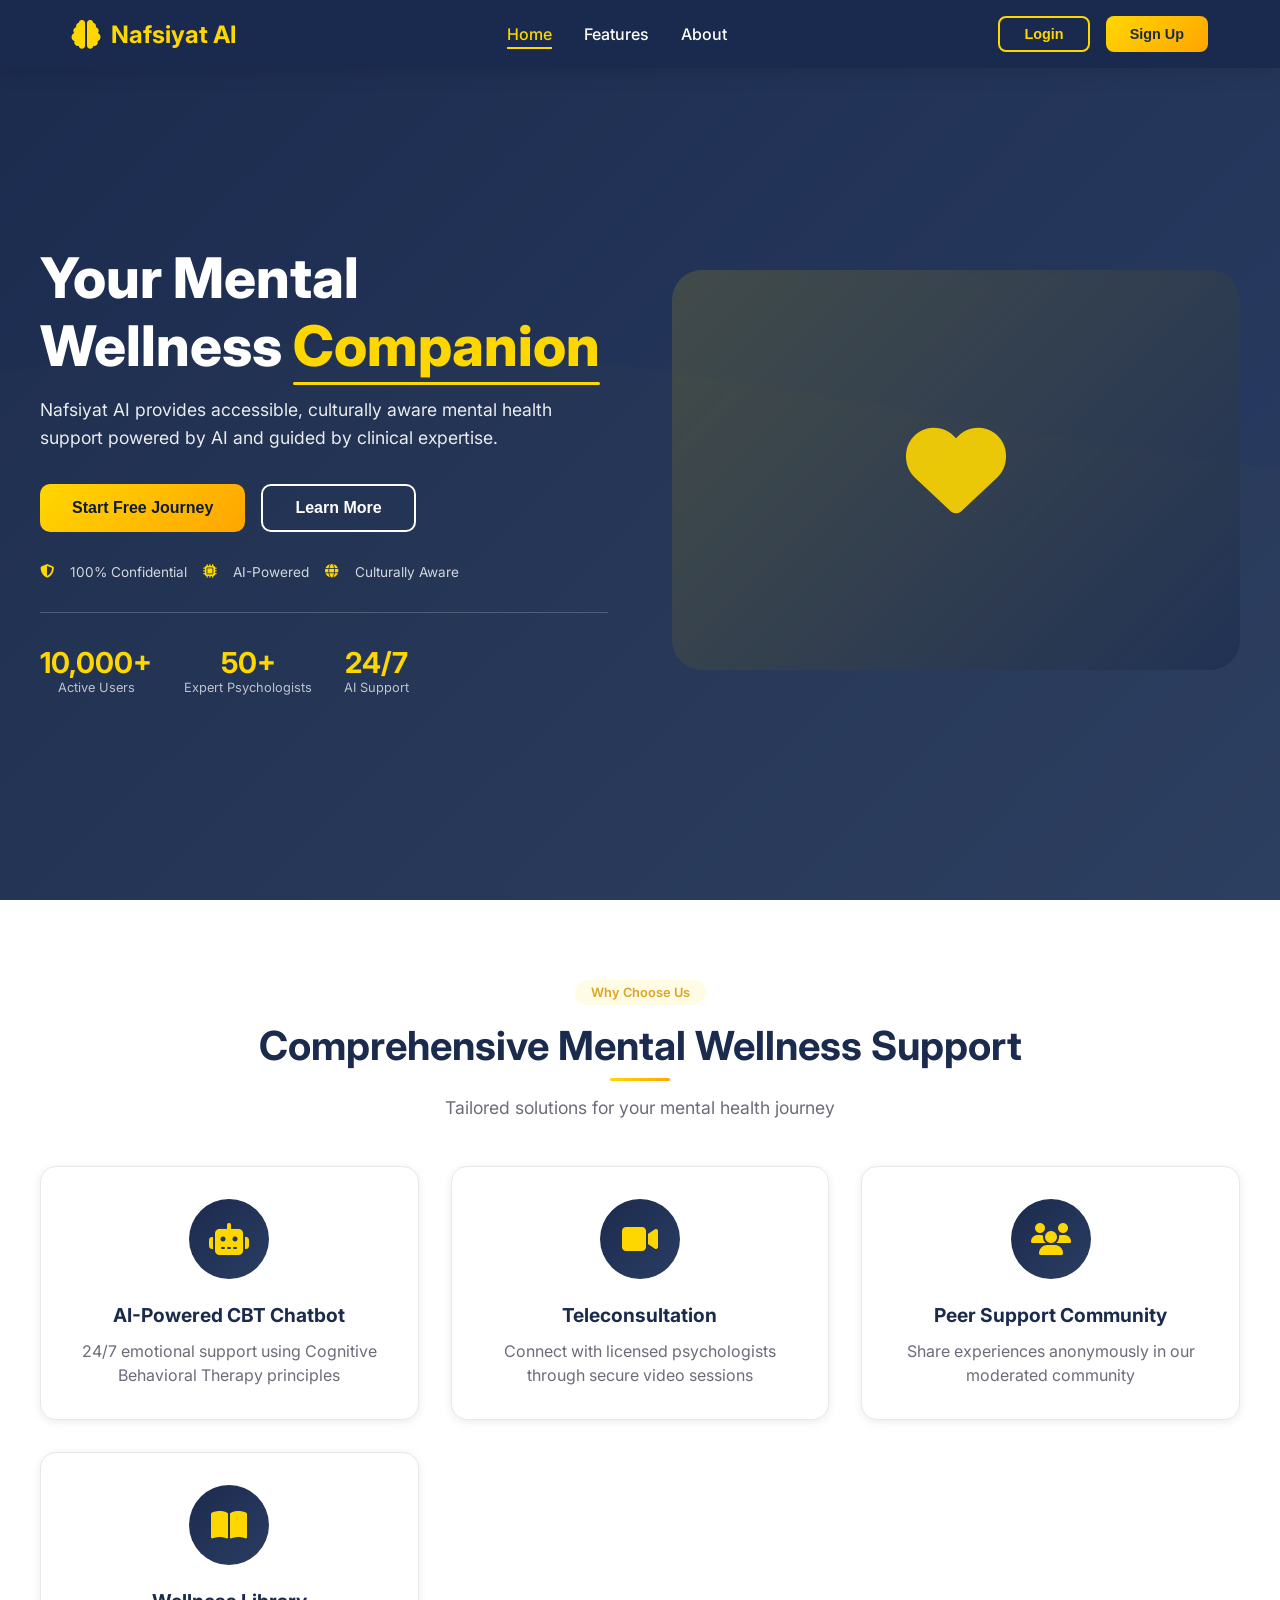
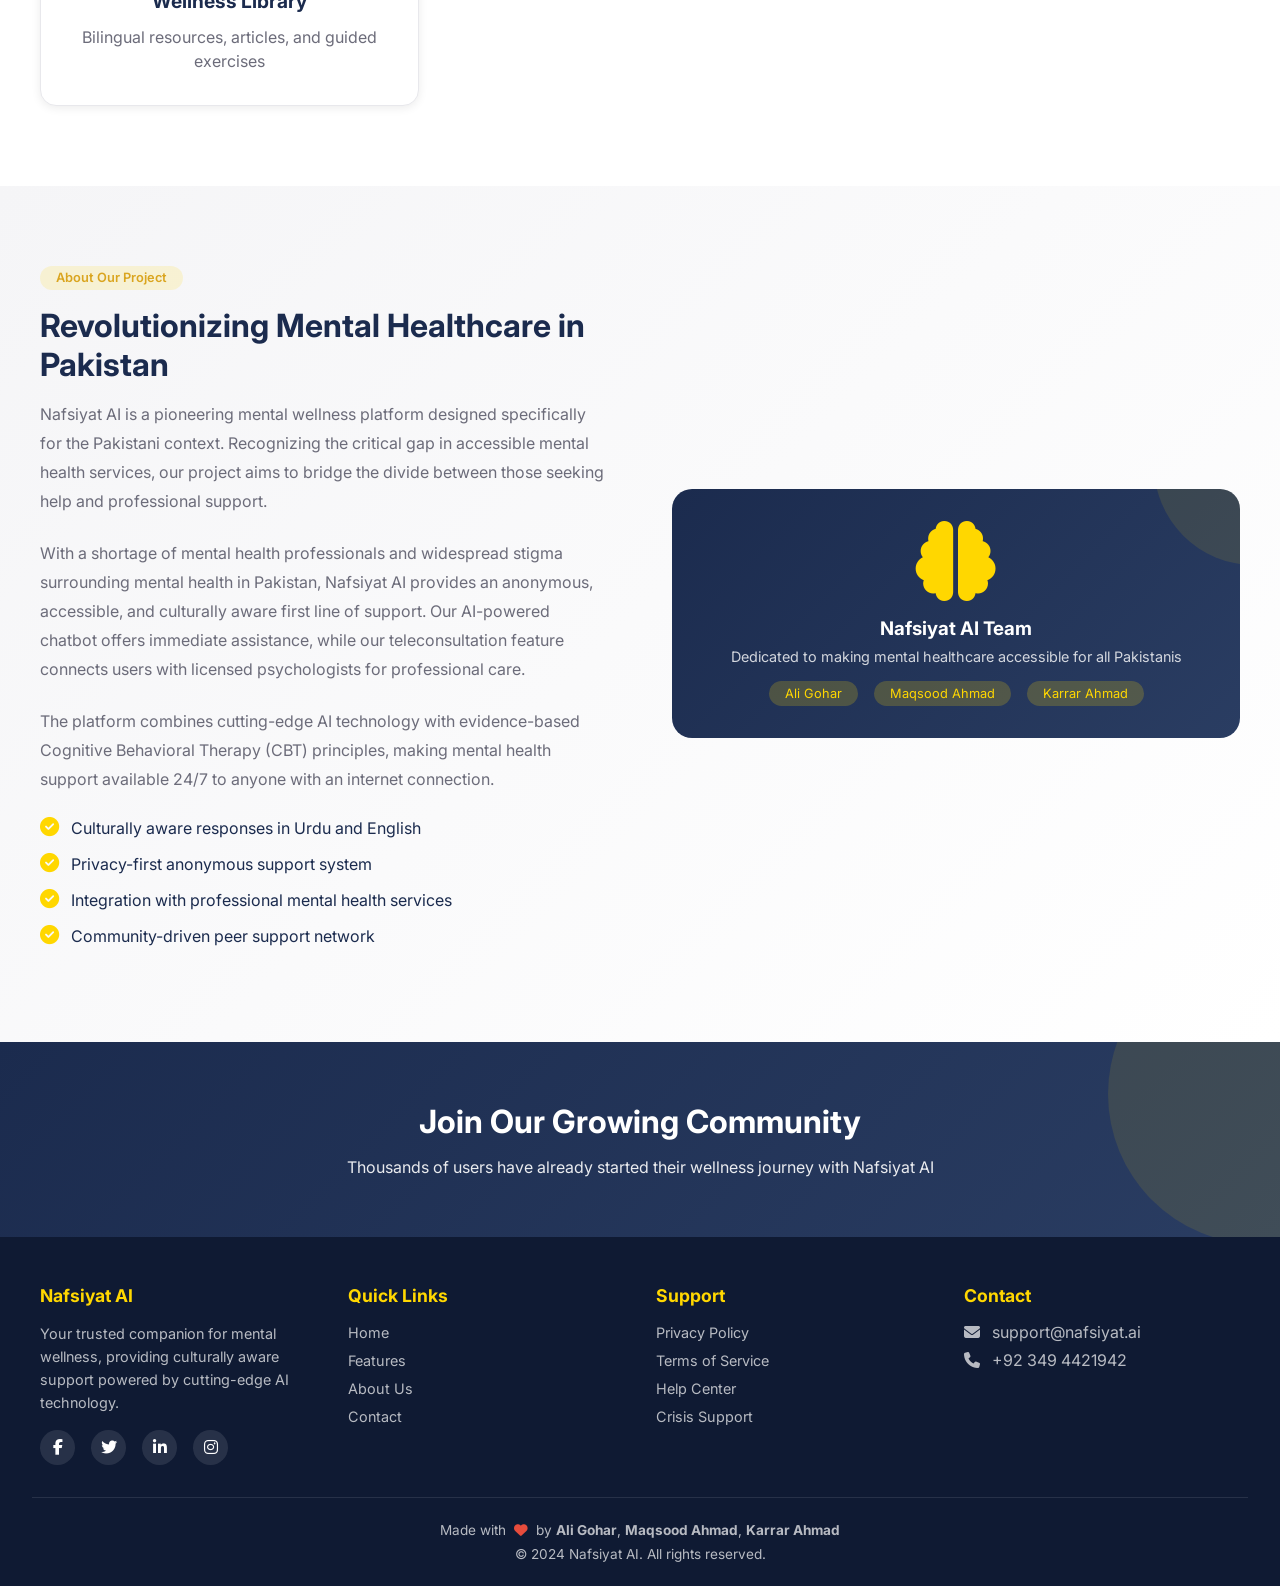
==== commit bc785707: "Remove duplicate API_URL declarations - fix redeclaration error" ====
--- a/frontend/chatbot.html
+++ b/frontend/chatbot.html
@@ -531,7 +531,7 @@
                         <i class="fas fa-robot"></i>
                         <div>
                             <h2>Nafsiyat AI Assistant</h2>
-                            <p>Powered by Groq AI • Always here for you</p>
+                            <p>Always here for you</p>
                         </div>
                     </div>
                     <div class="chat-actions">
